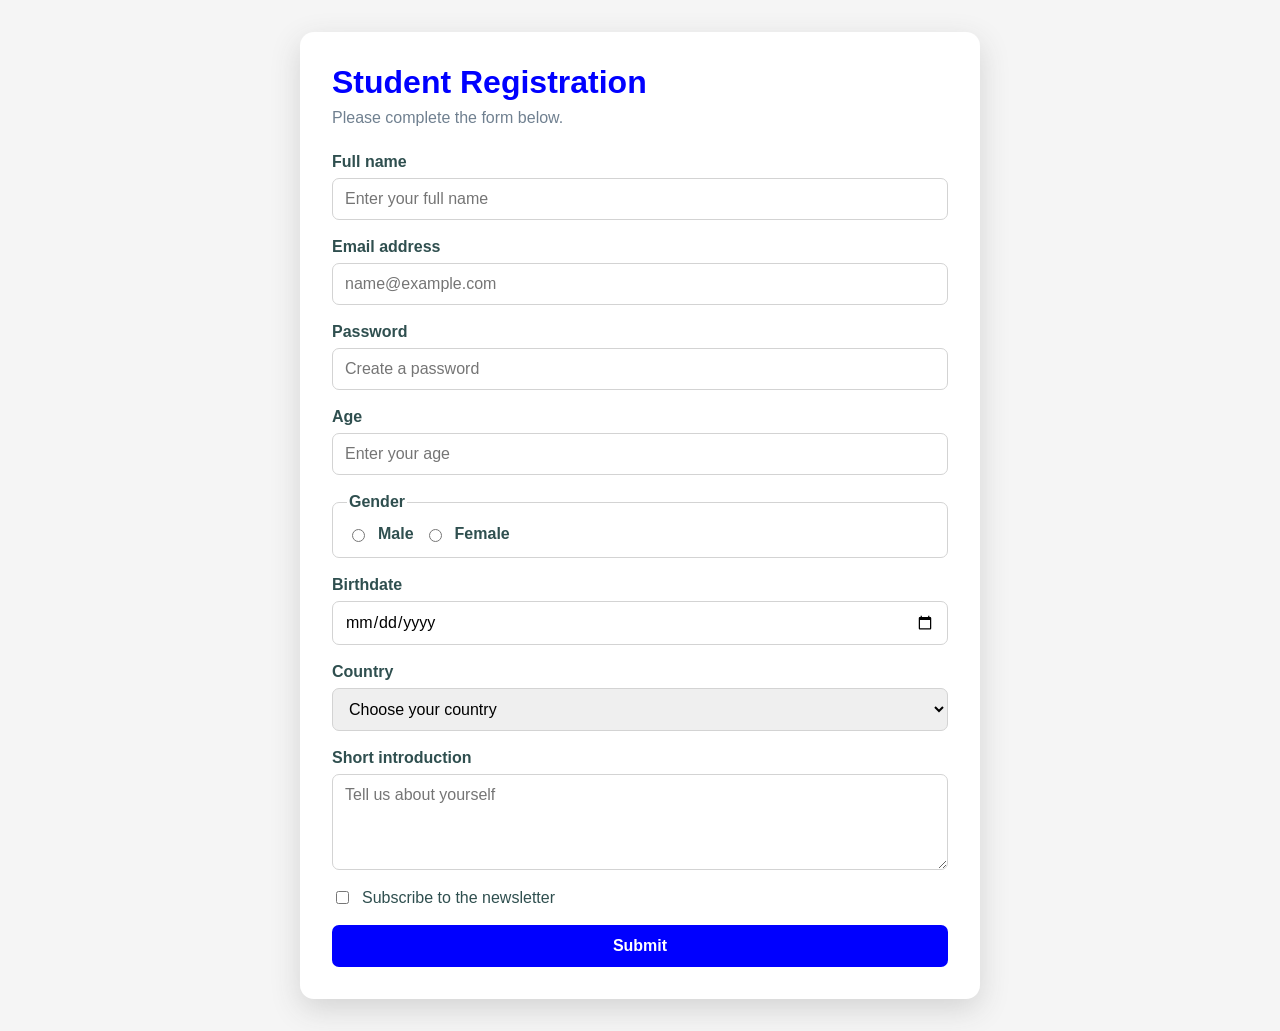
==== W6 Explore/EX1/index.html @ 091b403d "first commit" ====
<!DOCTYPE html>
<html lang="en">
<head>
  <title>Student Registration Form</title>
  <link rel="stylesheet" href="style.css">
</head>
<body>
  <main class="form-card">
    <h1>Student Registration</h1>
    <p>Please complete the form below.</p>

    <form action="#" method="post">
      <div class="field">
        <label for="name">Full name</label>
        <input type="text" id="name" name="name" placeholder="Enter your full name" required>
      </div>

      <div class="field">
        <label for="email">Email address</label>
        <input type="email" id="email" name="email" placeholder="name@example.com" required>
      </div>

      <div class="field">
        <label for="password">Password</label>
        <input type="password" id="password" name="password" placeholder="Create a password" required>
      </div>

      <div class="field">
        <label for="age">Age</label>
        <input type="number" id="age" name="age" min="15" max="100" placeholder="Enter your age">
      </div>

      <fieldset>
        <legend>Gender</legend>
        <div class="choices">
          <input type="radio" id="male" name="gender" value="male">
          <label for="male">Male</label>
          <input type="radio" id="female" name="gender" value="female">
          <label for="female">Female</label>
        </div>
      </fieldset>

      <div class="field">
        <label for="birthdate">Birthdate</label>
        <input type="date" id="birthdate" name="birthdate">
      </div>

      <div class="field">
        <label for="country">Country</label>
        <select id="country" name="country">
          <option value="">Choose your country</option>
          <option value="cambodia">Cambodia</option>
          <option value="thailand">Philippines</option>
          <option value="vietnam">Vietnam</option>
          <option value="other">Other</option>
        </select>
      </div>

      <div class="field">
        <label for="message">Short introduction</label>
        <textarea id="message" name="message" rows="4" placeholder="Tell us about yourself"></textarea>
      </div>

      <div class="check-row">
        <input type="checkbox" id="newsletter" name="newsletter">
        <label for="newsletter">Subscribe to the newsletter</label>
      </div>

      <button type="submit">Submit</button>
    </form>
  </main>
</body>
</html>
---- W6 Explore/EX1/style.css ----
* {
  box-sizing: border-box;
}

body {
  margin: 0;
  padding: 32px 16px;
  font-family: Arial, sans-serif;
  color: darkslategray;
  background: whitesmoke;
}

.form-card {
  width: min(100%, 680px);
  margin: auto;
  padding: 32px;
  border-radius: 14px;
  background: white;
  box-shadow: 0 10px 30px lightgray;
}

h1 {
  margin: 0 0 8px;
  color: blue;
}

.form-card > p {
  margin: 0 0 26px;
  color: slategray;
}

form {
  display: grid;
  gap: 18px;
}

.field {
  display: grid;
  gap: 7px;
}

label,
legend {
  font-weight: 600;
}

input,
select,
textarea {
  width: 100%;
  padding: 11px 12px;
  border: 1px solid lightgray;
  border-radius: 7px;
  font: inherit;
}

input:focus,
select:focus,
textarea:focus {
  outline: 3px solid lightblue;
  border-color: blue;
}

fieldset {
  margin: 0;
  padding: 14px;
  border: 1px solid lightgray;
  border-radius: 7px;
}

.choices,
.check-row {
  display: flex;
  align-items: center;
  flex-wrap: wrap;
  gap: 10px;
}

.choices input,
.check-row input {
  width: auto;
}

.choice {
  display: flex;
  align-items: center;
  gap: 8px;
}

.choice label {
  font-weight: 400;
}

.check-row label {
  font-weight: 400;
}

button {
  padding: 12px 20px;
  border: 0;
  border-radius: 7px;
  color: white;
  background: blue;
  font-size: 1rem;
  font-weight: 700;
  cursor: pointer;
}

button:hover {
  background: darkblue;
}

@media (max-width: 480px) {
  body {
    padding: 16px 10px;
  }

  .form-card {
    padding: 20px 16px;
  }

  .choices {
    flex-direction: column;
    align-items: flex-start;
  }
}
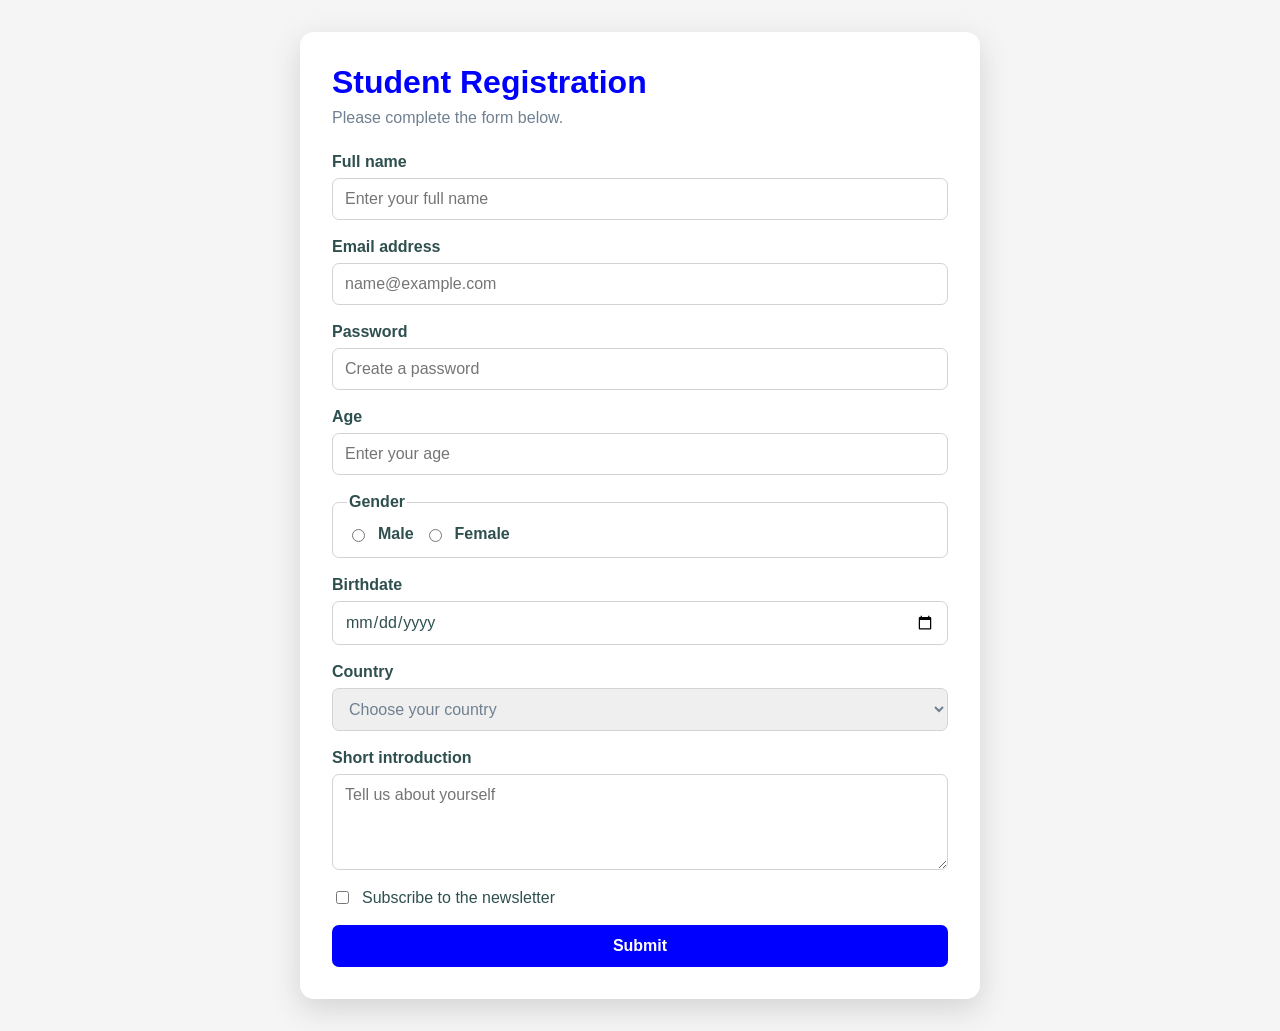
==== commit 37cb5706: "Fix responsive styles" ====
--- a/W6 Explore/EX1/index.html
+++ b/W6 Explore/EX1/index.html
@@ -47,7 +47,7 @@
 
       <div class="field">
         <label for="country">Country</label>
-        <select id="country" name="country">
+        <select id="country" name="country" required>
           <option value="">Choose your country</option>
           <option value="cambodia">Cambodia</option>
           <option value="thailand">Philippines</option>
--- a/W6 Explore/EX1/style.css
+++ b/W6 Explore/EX1/style.css
@@ -51,7 +51,16 @@
   padding: 11px 12px;
   border: 1px solid lightgray;
   border-radius: 7px;
+  color: darkslategray;
   font: inherit;
+}
+
+select:invalid {
+  color: slategray;
+}
+
+option {
+  color: darkslategray;
 }
 
 input:focus,
